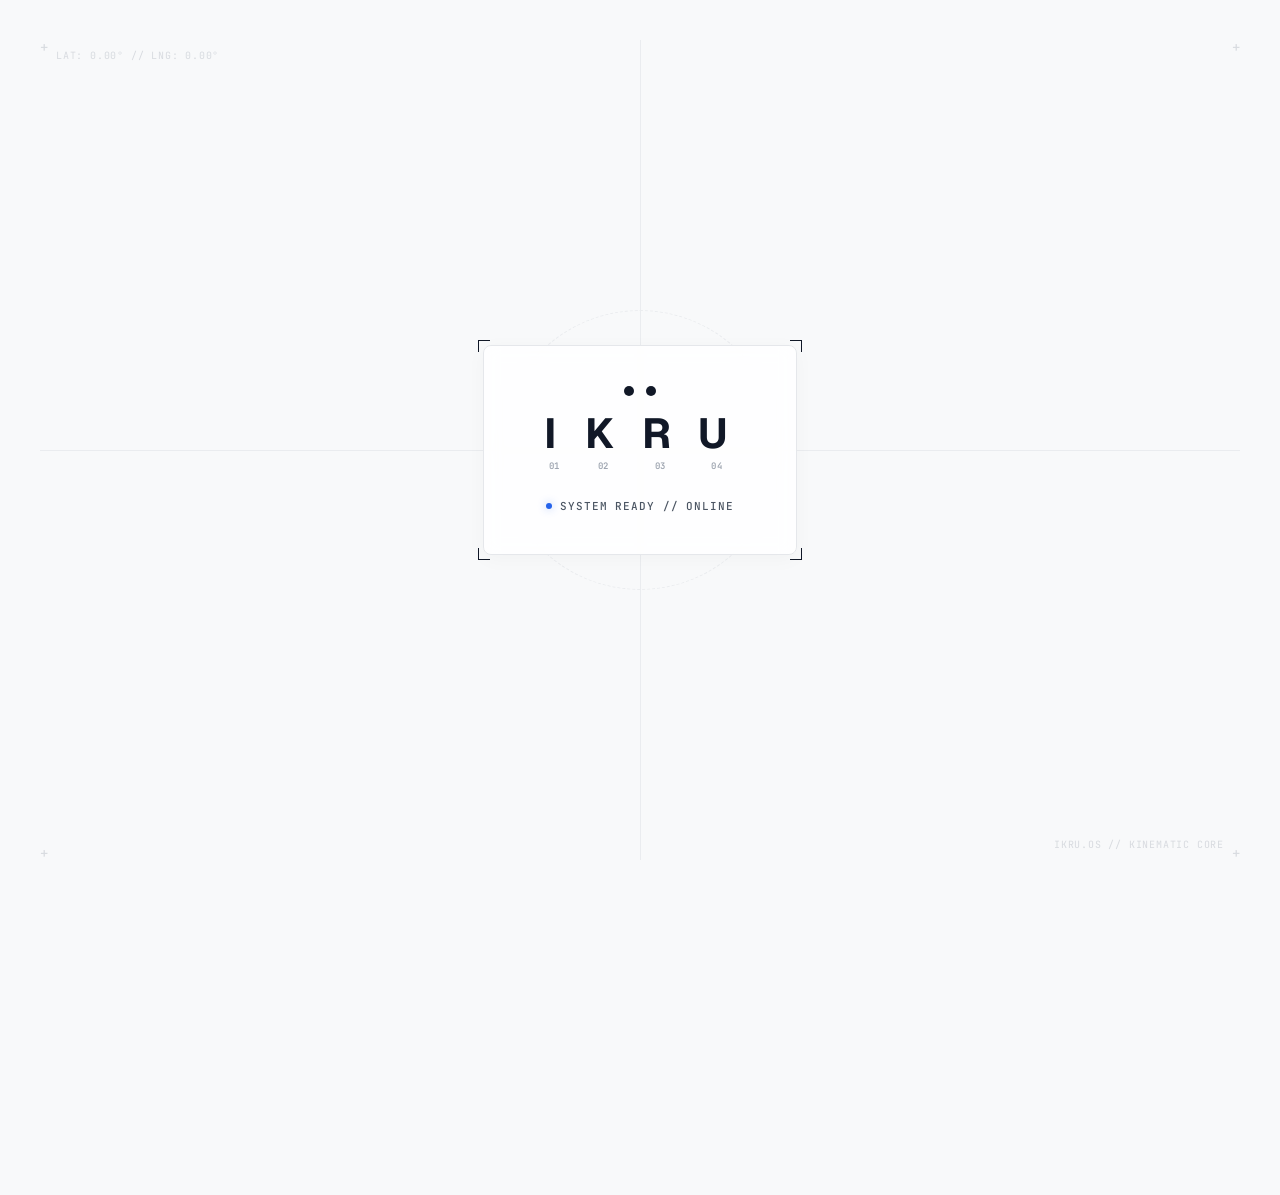
==== software/ikru/ui/static/index.html @ 32b9ef37 "feat: IKRU dashboard UI with chat, camera, WiFi, TTS, and audio settings" ====
<!DOCTYPE html>
<html lang="en">
<head>
  <meta charset="UTF-8">
  <meta name="viewport" content="width=device-width, initial-scale=1.0">
  <title>IKRU — Autonomous Kinematic Companion</title>
  <link rel="preconnect" href="https://fonts.googleapis.com">
  <link rel="preconnect" href="https://fonts.gstatic.com" crossorigin>
  <link href="https://fonts.googleapis.com/css2?family=Geist:wght@300;400;500;600;700&family=JetBrains+Mono:wght@400;500;600&family=Space+Grotesk:wght@400;500;600;700&display=swap" rel="stylesheet">
  <link rel="stylesheet" href="style.css?v=2.6.0">
</head>
<body class="loading">

  <!-- ============================================================ -->
  <!-- BOOT EXPERIENCE / ENTRY SEQUENCE (~1.5s) -->
  <!-- ============================================================ -->
  <div id="bootOverlay" class="boot-overlay">
    <!-- Stage 1: Subtle Hairline Technical Blueprint Grid -->
    <div class="boot-grid">
      <div class="grid-line horizontal-axis"></div>
      <div class="grid-line vertical-axis"></div>
      <div class="grid-circle"></div>
      <div class="crosshair ch-tl">+</div>
      <div class="crosshair ch-tr">+</div>
      <div class="crosshair ch-bl">+</div>
      <div class="crosshair ch-br">+</div>
      <div class="grid-coord coord-tl">LAT: 0.00° // LNG: 0.00°</div>
      <div class="grid-coord coord-br">IKRU.OS // KINEMATIC CORE</div>
    </div>

    <!-- Stage 2: Geometric IKRU Wordmark Assembly -->
    <div class="boot-stage-center">
      <div class="boot-brackets">
        <span class="corner-bracket b-tl"></span>
        <span class="corner-bracket b-tr"></span>
        <span class="corner-bracket b-bl"></span>
        <span class="corner-bracket b-br"></span>
      </div>

      <!-- Playful Micro-Eye Wake Animation -->
      <div class="boot-eyes" id="bootEyes">
        <span class="boot-eye left"></span>
        <span class="boot-eye right"></span>
      </div>

      <!-- Pure Geometric Vector Wordmark -->
      <div class="boot-wordmark" id="bootWordmark">
        <div class="letter-box letter-i"><span class="glyph">I</span><span class="sub-mark">01</span></div>
        <div class="letter-box letter-k"><span class="glyph">K</span><span class="sub-mark">02</span></div>
        <div class="letter-box letter-r"><span class="glyph">R</span><span class="sub-mark">03</span></div>
        <div class="letter-box letter-u"><span class="glyph">U</span><span class="sub-mark">04</span></div>
      </div>

      <!-- Stage 3: Systems Beacon Status -->
      <div class="boot-status" id="bootStatus">
        <span class="status-indicator"></span>
        <span class="status-text">INITIALIZING SUBSYSTEMS...</span>
      </div>
    </div>
  </div>

  <!-- ============================================================ -->
  <!-- MAIN APPLICATION SHELL -->
  <!-- ============================================================ -->
  <div class="app-shell" id="appShell">
    
    <!-- Top Engineering Header -->
    <header class="top-nav">
      <div class="nav-left">
        <!-- Persistent Geometric IKRU Logo -->
        <div class="brand-unit" onclick="replayBootSequence()" title="Click to replay boot animation">
          <div class="brand-avatar">
            <span class="avatar-eye l-eye"></span>
            <span class="avatar-eye r-eye"></span>
          </div>
          <div class="brand-name">
            <span class="wordmark-text">IKRU</span>
            <span class="brand-badge">COMPANION OS</span>
          </div>
        </div>

        <div class="header-divider"></div>

        <!-- Live Robot Connectivity Status -->
        <div class="status-pill" id="connPill">
          <span class="pulse-dot" id="connDot"></span>
          <span class="status-label" id="connText">CONNECTING...</span>
          <span class="mono-ip" id="displayRobotIp">192.168.1.42:81</span>
        </div>
      </div>

      <div class="nav-right">
        <!-- Master Speaker Volume Slider Pill -->
        <div class="telemetry-pill volume-pill" title="Speaker & Master Volume">
          <span class="pill-icon" id="volMuteIcon" onclick="toggleMute()" style="cursor:pointer;">🔊</span>
          <input type="range" id="masterVolSlider" min="0" max="100" value="100" oninput="setVolume(this.value)" class="volume-slider" title="Adjust Volume (0-100%)">
          <span class="pill-val" id="masterVolVal">100%</span>
        </div>

        <!-- Potato Battery Pill -->
        <div class="telemetry-pill" title="Battery Status: Powered by clean biological energy">
          <span class="pill-icon">🥔</span>
          <span class="pill-val">100% POTATO</span>
        </div>

        <!-- TTS Engine Pill -->
        <div class="telemetry-pill" title="Active Voice Engine">
          <span class="pill-icon">🎙️</span>
          <span class="pill-val" id="topVoiceEngineVal">CHATTERBOX</span>
        </div>

        <!-- Replay Boot Button -->
        <button class="btn-icon" id="btnReplayBoot" onclick="replayBootSequence()" title="Replay Boot Sequence">
          <svg width="14" height="14" viewBox="0 0 24 24" fill="none" stroke="currentColor" stroke-width="2" stroke-linecap="round" stroke-linejoin="round">
            <path d="M21.5 2v6h-6M21.34 15.57a10 10 0 1 1-.57-8.38l5.67-5.67"/>
          </svg>
          <span>REBOOT</span>
        </button>

        <!-- Network Config Modal Trigger -->
        <button class="btn-icon" id="btnToggleSettings" onclick="toggleSettingsModal()" title="Hardware & Network Settings">
          <svg width="14" height="14" viewBox="0 0 24 24" fill="none" stroke="currentColor" stroke-width="2" stroke-linecap="round" stroke-linejoin="round">
            <circle cx="12" cy="12" r="3"></circle>
            <path d="M19.4 15a1.65 1.65 0 0 0 .33 1.82l.06.06a2 2 0 0 1 0 2.83 2 2 0 0 1-2.83 0l-.06-.06a1.65 1.65 0 0 0-1.82-.33 1.65 1.65 0 0 0-1 1.51V21a2 2 0 0 1-2 2 2 2 0 0 1-2-2v-.09A1.65 1.65 0 0 0 9 19.4a1.65 1.65 0 0 0-1.82.33l-.06.06a2 2 0 0 1-2.83 0 2 2 0 0 1 0-2.83l.06-.06a1.65 1.65 0 0 0 .33-1.82 1.65 1.65 0 0 0-1.51-1H3a2 2 0 0 1-2-2 2 2 0 0 1 2-2h.09A1.65 1.65 0 0 0 4.6 9a1.65 1.65 0 0 0-.33-1.82l-.06-.06a2 2 0 0 1 0-2.83 2 2 0 0 1 2.83 0l.06.06a1.65 1.65 0 0 0 1.82.33H9a1.65 1.65 0 0 0 1-1.51V3a2 2 0 0 1 2-2 2 2 0 0 1 2 2v.09a1.65 1.65 0 0 0 1 1.51 1.65 1.65 0 0 0 1.82-.33l.06-.06a2 2 0 0 1 2.83 0 2 2 0 0 1 0 2.83l-.06.06a1.65 1.65 0 0 0-.33 1.82V9a1.65 1.65 0 0 0 1.51 1H21a2 2 0 0 1 2 2 2 2 0 0 1-2 2h-.09a1.65 1.65 0 0 0-1.51 1z"></path>
          </svg>
        </button>
      </div>
    </header>

    <!-- Main Workspace Grid -->
    <main class="dashboard-grid">

      <!-- ============================================================ -->
      <!-- COLUMN 1: KINEMATICS & VISION -->
      <!-- ============================================================ -->
      <section class="grid-col col-left">

        <!-- Card: Onboard Vision Camera -->
        <div class="tech-card card-camera">
          <div class="card-header">
            <div class="card-title">
              <span class="card-tag">CAM.01</span>
              <h3>ONBOARD VISION VIEWPORT</h3>
            </div>
            <div class="card-status-badge live" id="camStatusBadge">LIVE UDP</div>
          </div>

          <div class="camera-viewport">
            <div class="viewport-overlay">
              <span class="vf-corner tl"></span>
              <span class="vf-corner tr"></span>
              <span class="vf-corner bl"></span>
              <span class="vf-corner br"></span>
              <div class="vf-reticle"></div>
              <div class="vf-telemetry top-left">FPS: 25.0 // RES: 320x240</div>
              <div class="vf-telemetry bottom-right">LENS: OV2640 WIDE</div>
            </div>
            <img id="camStream" src="/api/camera/stream" alt="IKRU Live Vision">
          </div>

          <div class="camera-footer">
            <div style="display: flex; justify-content: space-between; align-items: center; margin-bottom: 4px;">
              <span class="camera-note">AI Scene Observation (Qwen-VL):</span>
              <button class="chip-btn" id="btnObserveScene" onclick="triggerSceneObservation()" style="font-size: 10px; padding: 2px 8px; cursor: pointer;">👁️ OBSERVE SCENE</button>
            </div>
            <span class="camera-obs-text" id="cameraObsText">"Subject detected on desk. Workspace clear."</span>
          </div>
        </div>

        <!-- Card: Kinematic Actuation (DRV8833 Motors) -->
        <div class="tech-card card-motors">
          <div class="card-header">
            <div class="card-title">
              <span class="card-tag">DRV.8833</span>
              <h3>KINEMATIC LOCOMOTION</h3>
            </div>
            <div class="card-status-badge" id="nudgeDurationLabel">0.5s NUDGE</div>
          </div>

          <div class="motor-dpad-container">
            <div class="dpad-grid">
              <div class="dpad-cell"></div>
              <button class="dpad-btn btn-up" onclick="sendMovement('forward')" title="Move Forward (Arrow Up)">
                <svg width="18" height="18" viewBox="0 0 24 24" fill="none" stroke="currentColor" stroke-width="2.5"><polyline points="18 15 12 9 6 15"></polyline></svg>
                <span class="key-hint">↑</span>
              </button>
              <div class="dpad-cell"></div>

              <button class="dpad-btn btn-left" onclick="sendMovement('left')" title="Turn Left (Arrow Left)">
                <svg width="18" height="18" viewBox="0 0 24 24" fill="none" stroke="currentColor" stroke-width="2.5"><polyline points="15 18 9 12 15 6"></polyline></svg>
                <span class="key-hint">←</span>
              </button>
              <button class="dpad-btn btn-stop" onclick="sendMovement('stop')" title="Emergency Stop (Space)">
                <div class="stop-square"></div>
                <span class="key-hint">SPC</span>
              </button>
              <button class="dpad-btn btn-right" onclick="sendMovement('right')" title="Turn Right (Arrow Right)">
                <svg width="18" height="18" viewBox="0 0 24 24" fill="none" stroke="currentColor" stroke-width="2.5"><polyline points="9 18 15 12 9 6"></polyline></svg>
                <span class="key-hint">→</span>
              </button>

              <div class="dpad-cell"></div>
              <button class="dpad-btn btn-down" onclick="sendMovement('backward')" title="Move Backward (Arrow Down)">
                <svg width="18" height="18" viewBox="0 0 24 24" fill="none" stroke="currentColor" stroke-width="2.5"><polyline points="6 9 12 15 18 9"></polyline></svg>
                <span class="key-hint">↓</span>
              </button>
              <div class="dpad-cell"></div>
            </div>

            <!-- Kinetic Action Presets -->
            <div class="motor-actions-row">
              <button class="btn-action" onclick="sendMovement('dance')">
                <span class="action-icon">⚡</span> DANCE
              </button>
              <button class="btn-action" onclick="sendMovement('sing')">
                <span class="action-icon">🎵</span> SING
              </button>
              <button class="btn-action" onclick="sendMovement('left', 1.2)">
                <span class="action-icon">🔄</span> 360° SPIN
              </button>
            </div>

            <!-- Nudge Slider -->
            <div class="slider-row">
              <label for="nudgeSlider">Step Duration:</label>
              <input type="range" id="nudgeSlider" min="0.2" max="3.0" step="0.1" value="0.5" oninput="updateNudgeDuration(this.value)">
              <span class="slider-val" id="nudgeSliderVal">0.5s</span>
            </div>
          </div>
        </div>

        <!-- Card: Wi-Fi Provisioning (No Firmware Hardcoding) -->
        <div class="tech-card card-wifi">
          <div class="card-header">
            <div class="card-title">
              <span class="card-tag">NET.WIFI</span>
              <h3>WI-FI PROVISIONING</h3>
            </div>
            <div class="card-status-badge active" id="wifiStatusBadge">READY</div>
          </div>

          <div class="wifi-card-body">
            <div class="wifi-input-group">
              <div class="input-label-row">
                <label for="wifiSsidInput">Network SSID:</label>
                <button class="btn-text-action" onclick="scanWiFiNetworks()" title="Scan for nearby Wi-Fi networks">
                  <svg width="12" height="12" viewBox="0 0 24 24" fill="none" stroke="currentColor" stroke-width="2.5"><path d="M23 12a11.05 11.05 0 0 0-22 0zm-5 0a6 6 0 0 0-12 0zm-5 0a1 1 0 0 0-2 0z"/></svg>
                  <span>SCAN NETWORKS</span>
                </button>
              </div>
              <div class="input-select-wrapper">
                <input type="text" id="wifiSsidInput" list="wifiNetworkList" placeholder="Select or type Wi-Fi SSID..." value="GNXS-2.4G-C457E1">
                <datalist id="wifiNetworkList">
                  <option value="GNXS-2.4G-C457E1">
                  <option value="IKRU-CAM">
                </datalist>
              </div>
            </div>

            <div class="wifi-input-group">
              <label for="wifiPassInput">Wi-Fi Password:</label>
              <div class="pass-wrapper">
                <input type="password" id="wifiPassInput" placeholder="Enter Wi-Fi password..." value="1234567890">
                <button class="btn-toggle-pass" onclick="togglePassVisibility()" title="Show/Hide Password" type="button">👁</button>
              </div>
            </div>

            <div class="wifi-mode-row">
              <span class="mode-label">Method:</span>
              <label class="radio-label"><input type="radio" name="wifiMethod" value="auto" checked> <span>Auto (Network/USB)</span></label>
              <label class="radio-label"><input type="radio" name="wifiMethod" value="serial"> <span>USB Serial</span></label>
            </div>

            <button class="btn-primary" id="btnConnectWiFi" onclick="applyWiFiCredentials()">
              <svg width="14" height="14" viewBox="0 0 24 24" fill="none" stroke="currentColor" stroke-width="2.5"><path d="M5 12.55a11 11 0 0 1 14.08 0M1.42 9a16 16 0 0 1 21.16 0M8.53 16.11a6 6 0 0 1 6.95 0M12 20h.01"/></svg>
              <span>CONNECT IKRU TO WI-FI</span>
            </button>
          </div>
        </div>

      </section>

      <!-- ============================================================ -->
      <!-- COLUMN 2: OLED EYES EMULATOR & EMOTIONS -->
      <!-- ============================================================ -->
      <section class="grid-col col-center">

        <!-- Card: Real-time OLED Face Emulator -->
        <div class="tech-card card-face">
          <div class="card-header">
            <div class="card-title">
              <span class="card-tag">OLED.128x64</span>
              <h3>EXPRESSIVE FACE EMULATOR</h3>
            </div>
            <div class="active-emotion-badge" id="activeEmotionBadge">HAPPY</div>
          </div>

          <!-- Physical 128x64 SSD1306 Style Canvas -->
          <div class="oled-frame-bezel">
            <div class="oled-glass" id="oledGlass">
              <div class="oled-eye oled-eye-left" id="oledEyeLeft"></div>
              <div class="oled-eye oled-eye-right" id="oledEyeRight"></div>
            </div>
            <div class="oled-screen-meta">
              <span>SSD1306 // 128x64 MONOCHROME</span>
              <span id="oledTimer">DURATION: STEADY</span>
            </div>
          </div>

          <!-- Card: Conversational Companion (Talk to Ikru) -->
          <div class="tech-card card-chat">
            <div class="card-header">
              <div class="card-title">
                <span class="card-tag">AI.DIALOGUE</span>
                <h3>TALK TO IKRU</h3>
              </div>
              <div class="card-status-badge active" id="chatEngineStatus">OLLAMA // READY</div>
            </div>

            <!-- Conversational Dialogue Transcript -->
            <div class="chat-transcript-box" id="chatTranscriptBox">
              <div class="chat-msg assistant">
                <div class="chat-sender">
                  <span class="sender-name">IKRU</span>
                  <span class="emo-tag">[GLEE]</span>
                </div>
                <div class="chat-bubble">
                  Hello! I am Ikru, your desk companion robot. You can talk to me with the mic below, or type anything!
                </div>
              </div>
            </div>

            <!-- Quick Prompts Chips -->
            <div class="quick-prompts-row">
              <button class="prompt-chip" onclick="sendQuickPrompt('Hey Ikru, tell me a funny joke!')">"Tell me a joke"</button>
              <button class="prompt-chip" onclick="sendQuickPrompt('Can you dance for me?')">"Dance for me"</button>
              <button class="prompt-chip" onclick="sendQuickPrompt('How are you feeling today?')">"How are you feeling?"</button>
              <button class="prompt-chip" onclick="sendQuickPrompt('Sing me a little tune!')">"Sing a tune"</button>
            </div>

            <!-- Conversational Input Bar -->
            <div class="chat-input-bar">
              <button class="btn-mic" id="btnMic" onclick="toggleVoiceInput()" title="Click to speak with microphone">
                <svg width="18" height="18" viewBox="0 0 24 24" fill="none" stroke="currentColor" stroke-width="2.2"><path d="M12 1a3 3 0 0 0-3 3v8a3 3 0 0 0 6 0V4a3 3 0 0 0-3-3z"></path><path d="M19 10v2a7 7 0 0 1-14 0v-2"></path><line x1="12" y1="19" x2="12" y2="23"></line><line x1="8" y1="23" x2="16" y2="23"></line></svg>
              </button>
              <input type="text" id="chatTextInput" placeholder="Talk to Ikru (e.g. 'Turn left', 'What do you think of robotics?')..." onkeydown="if(event.key==='Enter') sendChatMessage()">
              <button class="btn-send" id="btnSendChat" onclick="sendChatMessage()" title="Send prompt to Ikru">
                <svg width="15" height="15" viewBox="0 0 24 24" fill="none" stroke="currentColor" stroke-width="2.5"><line x1="22" y1="2" x2="11" y2="13"></line><polygon points="22 2 15 22 11 13 2 9 22 2"></polygon></svg>
                <span>SEND</span>
              </button>
            </div>

            <!-- Chat Audio Routing & Status -->
            <div class="chat-footer-controls">
              <div class="audio-options-inline">
                <label class="checkbox-label" title="Stream voice directly to ESP32 MAX98357A speaker">
                  <input type="checkbox" id="chkChatStreamRobot" checked>
                  <span>🔊 Robot Speaker</span>
                </label>
                <label class="checkbox-label" title="Play voice through PC / Browser speakers">
                  <input type="checkbox" id="chkChatPlayPC" checked>
                  <span>💻 PC / Browser</span>
                </label>
                <div class="engine-toggle-group" title="Select speech generation speed vs zero-shot emotion model">
                  <label class="engine-option" title="Instant 0.3s response time via Microsoft Neural Voice">
                    <input type="radio" name="chatTtsEngine" value="edge" checked>
                    <span>⚡ Fast (0.3s)</span>
                  </label>
                  <label class="engine-option" title="High-fidelity paralinguistic neural vocalization via Chatterbox">
                    <input type="radio" name="chatTtsEngine" value="chatterbox">
                    <span>🎙️ Expressive (~20s)</span>
                  </label>
                </div>
              </div>
              <div style="display:flex;align-items:center;gap:10px;">
                <button class="btn-clear-chat" onclick="clearChatHistory()" title="Clear chat history and reset conversation">↺ Reset</button>
                <span class="chat-status-text" id="chatStatusText">IDLE</span>
              </div>
            </div>
          </div>

          <!-- Full 18 OLED Emotions Palette -->
          <div class="emotions-section">
            <div class="section-label">ACTIVE EXPRESSIONS PALETTE:</div>
            <div class="emotions-grid">
              <button class="emo-btn active" data-emo="happy" onclick="setEmotion('happy')">
                <span class="emo-sym">😊</span> happy
              </button>
              <button class="emo-btn" data-emo="glee" onclick="setEmotion('glee')">
                <span class="emo-sym">✨</span> glee
              </button>
              <button class="emo-btn" data-emo="focused" onclick="setEmotion('focused')">
                <span class="emo-sym">🎯</span> focused
              </button>
              <button class="emo-btn" data-emo="surprised" onclick="setEmotion('surprised')">
                <span class="emo-sym">😲</span> surprised
              </button>
              <button class="emo-btn" data-emo="sad" onclick="setEmotion('sad')">
                <span class="emo-sym">🥺</span> sad
              </button>
              <button class="emo-btn" data-emo="worried" onclick="setEmotion('worried')">
                <span class="emo-sym">😟</span> worried
              </button>
              <button class="emo-btn" data-emo="annoyed" onclick="setEmotion('annoyed')">
                <span class="emo-sym">😒</span> annoyed
              </button>
              <button class="emo-btn" data-emo="skeptic" onclick="setEmotion('skeptic')">
                <span class="emo-sym">🤨</span> skeptic
              </button>
              <button class="emo-btn" data-emo="frustrated" onclick="setEmotion('frustrated')">
                <span class="emo-sym">😤</span> frustrated
              </button>
              <button class="emo-btn" data-emo="unimpressed" onclick="setEmotion('unimpressed')">
                <span class="emo-sym">😑</span> unimpressed
              </button>
              <button class="emo-btn" data-emo="sleepy" onclick="setEmotion('sleepy')">
                <span class="emo-sym">😴</span> sleepy
              </button>
              <button class="emo-btn" data-emo="suspicious" onclick="setEmotion('suspicious')">
                <span class="emo-sym">🧐</span> suspicious
              </button>
              <button class="emo-btn" data-emo="squint" onclick="setEmotion('squint')">
                <span class="emo-sym">👀</span> squint
              </button>
              <button class="emo-btn" data-emo="angry" onclick="setEmotion('angry')">
                <span class="emo-sym">😠</span> angry
              </button>
              <button class="emo-btn" data-emo="furious" onclick="setEmotion('furious')">
                <span class="emo-sym">🔥</span> furious
              </button>
              <button class="emo-btn" data-emo="scared" onclick="setEmotion('scared')">
                <span class="emo-sym">😨</span> scared
              </button>
              <button class="emo-btn" data-emo="awe" onclick="setEmotion('awe')">
                <span class="emo-sym">⭐</span> awe
              </button>
              <button class="emo-btn" data-emo="normal" onclick="setEmotion('normal')">
                <span class="emo-sym">😐</span> normal
              </button>
            </div>
          </div>
        </div>

      </section>

      <!-- ============================================================ -->
      <!-- COLUMN 3: NEURAL VOICE & TELEMETRY -->
      <!-- ============================================================ -->
      <section class="grid-col col-right">

        <!-- Card: Expressive Neural Voice & Paralinguistic Sounds -->
        <div class="tech-card card-voice">
          <div class="card-header">
            <div class="card-title">
              <span class="card-tag">TTS.VOICE</span>
              <h3>NEURAL VOCAL EXPRESSION</h3>
            </div>
            <div class="card-status-badge audio" id="voiceStatusBadge">44.1kHz PCM</div>
          </div>

          <!-- Quick Vocal Sound Tags Chips -->
          <div class="vocal-chips-container">
            <span class="chips-title">Insert Vocal Emotion Sound:</span>
            <div class="chips-row">
              <button class="vocal-chip" onclick="insertVocalTag('[sigh]')" title="Audible sigh / tiredness / relief">
                [sigh]
              </button>
              <button class="vocal-chip" onclick="insertVocalTag('[giggle]')" title="Warm chuckle / friendly giggle">
                [giggle]
              </button>
              <button class="vocal-chip" onclick="insertVocalTag('[laughter]')" title="Hearty human laugh">
                [laughter]
              </button>
              <button class="vocal-chip" onclick="insertVocalTag('[clear_throat]')" title="Thoughtful throat clear">
                [clear_throat]
              </button>
              <button class="vocal-chip" onclick="insertVocalTag('[gasp]')" title="Surprise / intake of breath">
                [gasp]
              </button>
              <button class="vocal-chip" onclick="insertVocalTag('[cry]')" title="Sympathetic cry / sadness">
                [cry]
              </button>
              <button class="vocal-chip" onclick="insertVocalTag('[groan]')" title="Robot grumpy groan">
                [groan]
              </button>
              <button class="vocal-chip" onclick="insertVocalTag('[whisper]')" title="Hushed secret whisper">
                [whisper]
              </button>
            </div>
          </div>

          <!-- Speech Prompt Input -->
          <div class="voice-input-group">
            <textarea id="ttsTextInput" rows="3" placeholder="Type words with vocal tags e.g. 'Whew [sigh], my motors are tired [giggle]!'">Hi there! Ikru here [giggle], ready for our next robotics adventure!</textarea>
          </div>

          <!-- Audio Output Routing -->
          <div class="audio-options-row">
            <label class="checkbox-label">
              <input type="checkbox" id="chkStreamRobot" checked>
              <span>Stream to Robot I2S (MAX98357A)</span>
            </label>
            <label class="checkbox-label">
              <input type="checkbox" id="chkPlayPC">
              <span>Play on PC Speaker</span>
            </label>
          </div>

          <!-- Primary Voice Action Button -->
          <div class="voice-action-row">
            <button class="btn-primary" id="btnSpeak" onclick="synthesizeSpeech()">
              <svg width="15" height="15" viewBox="0 0 24 24" fill="none" stroke="currentColor" stroke-width="2.5"><polygon points="11 5 6 9 2 9 2 15 6 15 11 19 11 5"></polygon><path d="M19.07 4.93a10 10 0 0 1 0 14.14M15.54 8.46a5 5 0 0 1 0 7.07"></path></svg>
              <span>SYNTHESIZE & SPEAK</span>
            </button>
          </div>
        </div>

        <!-- Card: Chatterbox Zero-Shot Voice Cloning Studio -->
        <div class="tech-card card-clone">
          <div class="card-header">
            <div class="card-title">
              <span class="card-tag">CHATTERBOX.CLONE</span>
              <h3>VOICE CLONING STUDIO</h3>
            </div>
            <div class="card-status-badge active" id="activeVoiceBadge">DEFAULT IKRU</div>
          </div>

          <div class="clone-card-body">
            <div class="clone-instructions">
              Upload or record a 5–15s clean audio sample of any human voice. Chatterbox will learn and clone it instantly!
            </div>

            <!-- Upload & Record Action Bar -->
            <div class="clone-action-bar">
              <label class="btn-secondary btn-file-label" title="Upload WAV/MP3 voice reference">
                <svg width="13" height="13" viewBox="0 0 24 24" fill="none" stroke="currentColor" stroke-width="2.5"><path d="M21 15v4a2 2 0 0 1-2 2H5a2 2 0 0 1-2-2v-4M17 8l-5-5-5 5M12 3v12"/></svg>
                <span>CHOOSE AUDIO FILE</span>
                <input type="file" id="voiceFileInput" accept="audio/*" onchange="handleVoiceFileSelect(this)" style="display:none;">
              </label>

              <button class="btn-secondary btn-rec" id="btnRecordSample" onclick="toggleVoiceSampleRecord()" title="Record reference voice from your microphone">
                <span class="rec-dot" id="recDot"></span>
                <span id="btnRecordSampleText">RECORD SAMPLE</span>
              </button>
            </div>

            <!-- Audio Preview Player -->
            <div class="audio-preview-box" id="audioPreviewBox" style="display:none;">
              <span class="preview-title" id="previewTitle">Reference Audio Preview:</span>
              <audio id="cloneAudioPreview" controls style="width: 100%; height: 32px; margin-top: 6px;"></audio>
            </div>

            <!-- Profile Name & Clone Action -->
            <div class="clone-save-row">
              <input type="text" id="cloneVoiceName" placeholder="Voice profile name (e.g. 'Morgan', 'Jarvis')...">
              <button class="btn-primary" id="btnApplyClone" onclick="saveAndApplyClonedVoice()" disabled>
                <span>CLONE & ACTIVATE</span>
              </button>
            </div>

            <!-- Saved Voice Profiles -->
            <div class="voice-profiles-section">
              <div class="section-label">SAVED VOICE PROFILES:</div>
              <div class="profiles-list" id="voiceProfilesList">
                <div class="profile-item active" onclick="selectVoiceProfile('default')">
                  <span class="profile-name">Default Ikru (Neural)</span>
                  <span class="badge-active">ACTIVE</span>
                </div>
              </div>
            </div>
          </div>
        </div>

        <!-- Card: Real-time System Event Log -->
        <div class="tech-card card-telemetry">
          <div class="card-header">
            <div class="card-title">
              <span class="card-tag">SYS.LOG</span>
              <h3>ENGINEERING EVENT TELEMETRY</h3>
            </div>
            <button class="btn-text-only" onclick="clearTelemetryLog()">CLEAR</button>
          </div>

          <div class="log-stream-box" id="logStreamBox">
            <div class="log-entry sys">[SYSTEM] IKRU Companion OS Kernel initialized.</div>
            <div class="log-entry">[NET] Robot target: ws://192.168.1.42:81</div>
            <div class="log-entry">[AUDIO] Audio service ready on port 8000.</div>
          </div>
        </div>

      </section>

    </main>

    <!-- Bottom Engineering Status Bar -->
    <footer class="bottom-bar">
      <div class="bar-left">
        <span class="mono-tag">IKRU-V2.5-PRO</span>
        <span class="bar-separator">/</span>
        <span id="barPingText">PING: 2ms</span>
        <span class="bar-separator">/</span>
        <span>DRV8833: GPIO 18/19</span>
        <span class="bar-separator">/</span>
        <span>MAX98357A: GPIO 25/26/27</span>
      </div>
      <div class="bar-right">
        <span>KINETIC STATUS: STANDBY</span>
        <span class="bar-separator">/</span>
        <span class="mono-tag">POTATO-CORE: OPTIMAL</span>
      </div>
    </footer>

  </div>

  <!-- Settings & Provisioning Modal -->
  <div class="modal-backdrop" id="settingsModal">
    <div class="modal-card">
      <div class="modal-header">
        <h3>HARDWARE & NETWORK CONFIGURATION</h3>
        <button class="btn-close" onclick="toggleSettingsModal()">✕</button>
      </div>
      <div class="modal-body">
        <div class="form-group">
          <label for="cfgRobotIp">Robot Body IP (WebSocket ws://{ip}:81):</label>
          <div class="input-inline">
            <input type="text" id="cfgRobotIp" value="192.168.1.42">
            <button class="btn-secondary" onclick="scanNetworkNodes()">AUTO SCAN</button>
          </div>
        </div>
        <div class="form-group">
          <label for="cfgCamIp">ESP32-CAM IP (HTTP/UDP):</label>
          <input type="text" id="cfgCamIp" value="192.168.4.1">
        </div>
        <div class="form-group">
          <label>Wi-Fi Provisioning (Send new credentials over WebSocket/Serial):</label>
          <div class="input-inline">
            <input type="text" id="cfgSsid" placeholder="Wi-Fi SSID">
            <input type="password" id="cfgPass" placeholder="Wi-Fi Password">
            <button class="btn-secondary" onclick="provisionWiFi()">APPLY</button>
          </div>
        </div>
      </div>
      <div class="modal-footer">
        <button class="btn-primary" onclick="saveSettings()">SAVE & RECONNECT</button>
      </div>
    </div>
  </div>

  <script src="app.js?v=2.6.0"></script>
</body>
</html>
---- software/ikru/ui/static/style.css ----
/* ============================================================
   PROJECT IKRU — Professional Playful Robot UI Design System
   Aesthetic: Off-white canvas, hairline technical geometry,
   Apple-level polish, quiet intelligence, subtle humor.
   ============================================================ */

:root {
  /* Color Palette */
  --bg-canvas: #F8F9FA;
  --bg-surface: #FFFFFF;
  --bg-subtle: #F3F4F6;
  --bg-surface-elevated: #FFFFFF;
  --border-hairline: #E5E7EB;
  --border-strong: #D1D5DB;

  /* Typography */
  --text-primary: #111827;
  --text-secondary: #4B5563;
  --text-muted: #9CA3AF;
  --text-inverse: #FFFFFF;

  /* Accents */
  --accent-primary: #1E293B;       /* Restrained dark slate primary */
  --accent-blue: #2563EB;          /* Engineering Cobalt */
  --accent-blue-subtle: #EFF6FF;
  --accent-emerald: #059669;       /* Live Telemetry Green */
  --accent-emerald-subtle: #ECFDF5;
  --accent-amber: #D97706;         /* Potato Battery Yellow */
  --accent-amber-subtle: #FFFBEB;
  --accent-rose: #DC2626;          /* Stop / Warning */

  /* Fonts */
  --font-sans: 'Geist', 'Space Grotesk', -apple-system, BlinkMacSystemFont, 'Segoe UI', Roboto, sans-serif;
  --font-mono: 'JetBrains Mono', 'IBM Plex Mono', monospace;

  /* Dimensions & Shadows */
  --radius-sm: 4px;
  --radius-md: 8px;
  --radius-lg: 12px;
  --shadow-card: 0 1px 3px rgba(0, 0, 0, 0.04), 0 1px 2px rgba(0, 0, 0, 0.02);
  --shadow-elevated: 0 4px 12px rgba(0, 0, 0, 0.06);
  --transition-fast: 0.15s cubic-bezier(0.16, 1, 0.3, 1);
  --transition-smooth: 0.35s cubic-bezier(0.16, 1, 0.3, 1);
}

/* Base Reset */
*, *::before, *::after {
  box-sizing: border-box;
  margin: 0;
  padding: 0;
}

html, body {
  width: 100%;
  height: 100%;
  background-color: var(--bg-canvas);
  color: var(--text-primary);
  font-family: var(--font-sans);
  font-size: 14px;
  line-height: 1.5;
  -webkit-font-smoothing: antialiased;
  -moz-osx-font-smoothing: grayscale;
  overflow-x: hidden;
}

/* ============================================================
   1. BOOT EXPERIENCE / ENTRY OVERLAY (~1.5s)
   ============================================================ */
.boot-overlay {
  position: fixed;
  inset: 0;
  background-color: var(--bg-canvas);
  z-index: 9999;
  display: flex;
  align-items: center;
  justify-content: center;
  opacity: 1;
  visibility: visible;
  transition: opacity 0.5s cubic-bezier(0.16, 1, 0.3, 1), visibility 0.5s;
  pointer-events: auto;
}

body.boot-complete .boot-overlay {
  opacity: 0;
  visibility: hidden;
  pointer-events: none;
}

/* Stage 1: Technical Blueprint Grid */
.boot-grid {
  position: absolute;
  inset: 40px;
  pointer-events: none;
  opacity: 0;
  animation: bootGridFadeIn 0.5s cubic-bezier(0.16, 1, 0.3, 1) forwards;
}

@keyframes bootGridFadeIn {
  from { opacity: 0; transform: scale(0.98); }
  to { opacity: 0.35; transform: scale(1); }
}

.grid-line {
  position: absolute;
  background-color: var(--border-strong);
}

.horizontal-axis {
  top: 50%;
  left: 0;
  right: 0;
  height: 1px;
}

.vertical-axis {
  left: 50%;
  top: 0;
  bottom: 0;
  width: 1px;
}

.grid-circle {
  position: absolute;
  top: 50%;
  left: 50%;
  width: 280px;
  height: 280px;
  transform: translate(-50%, -50%);
  border: 1px dashed var(--border-strong);
  border-radius: 50%;
}

.crosshair {
  position: absolute;
  font-family: var(--font-mono);
  font-size: 14px;
  color: var(--text-muted);
  line-height: 1;
}

.ch-tl { top: 0; left: 0; }
.ch-tr { top: 0; right: 0; }
.ch-bl { bottom: 0; left: 0; }
.ch-br { bottom: 0; right: 0; }

.grid-coord {
  position: absolute;
  font-family: var(--font-mono);
  font-size: 10px;
  letter-spacing: 0.08em;
  color: var(--text-muted);
}

.coord-tl { top: 8px; left: 16px; }
.coord-br { bottom: 8px; right: 16px; }

/* Stage 2: Geometric IKRU Wordmark Assembly */
.boot-stage-center {
  position: relative;
  display: flex;
  flex-direction: column;
  align-items: center;
  padding: 40px 60px;
  background: rgba(255, 255, 255, 0.85);
  backdrop-filter: blur(8px);
  border: 1px solid var(--border-hairline);
  border-radius: var(--radius-md);
  box-shadow: 0 4px 20px rgba(0, 0, 0, 0.03);
}

.boot-brackets {
  position: absolute;
  inset: -6px;
  pointer-events: none;
}

.corner-bracket {
  position: absolute;
  width: 12px;
  height: 12px;
  border-color: var(--text-primary);
  border-style: solid;
}

.b-tl { top: 0; left: 0; border-width: 1.5px 0 0 1.5px; }
.b-tr { top: 0; right: 0; border-width: 1.5px 1.5px 0 0; }
.b-bl { bottom: 0; left: 0; border-width: 0 0 1.5px 1.5px; }
.b-br { bottom: 0; right: 0; border-width: 0 1.5px 1.5px 0; }

/* Micro-Eye Wake Animation */
.boot-eyes {
  display: flex;
  gap: 12px;
  margin-bottom: 16px;
  opacity: 0;
  transform: translateY(4px);
  animation: bootEyesBlink 1.4s cubic-bezier(0.16, 1, 0.3, 1) 0.3s forwards;
}

.boot-eye {
  width: 10px;
  height: 10px;
  background-color: var(--text-primary);
  border-radius: 50%;
  transition: transform 0.2s;
}

@keyframes bootEyesBlink {
  0% { opacity: 0; transform: scaleY(0.2); }
  25% { opacity: 1; transform: scaleY(1); }
  50% { transform: scaleY(0.1); }
  65% { transform: scaleY(1); }
  100% { opacity: 1; transform: scaleY(1); }
}

/* Geometric Vector Wordmark Assembly */
.boot-wordmark {
  display: flex;
  align-items: center;
  gap: 20px;
}

.letter-box {
  display: flex;
  flex-direction: column;
  align-items: center;
  opacity: 0;
  transform: translateY(12px) scale(0.94);
  animation: letterAssembly 0.6s cubic-bezier(0.16, 1, 0.3, 1) forwards;
}

.letter-box.letter-i { animation-delay: 0.4s; }
.letter-box.letter-k { animation-delay: 0.5s; }
.letter-box.letter-r { animation-delay: 0.6s; }
.letter-box.letter-u { animation-delay: 0.7s; }

@keyframes letterAssembly {
  to {
    opacity: 1;
    transform: translateY(0) scale(1);
  }
}

.letter-box .glyph {
  font-family: var(--font-sans);
  font-size: 42px;
  font-weight: 700;
  letter-spacing: 0.18em;
  color: var(--text-primary);
  line-height: 1;
}

.letter-box .sub-mark {
  margin-top: 6px;
  font-family: var(--font-mono);
  font-size: 9px;
  font-weight: 600;
  color: var(--text-muted);
  letter-spacing: 0.05em;
}

.boot-status {
  display: flex;
  align-items: center;
  gap: 8px;
  margin-top: 24px;
  font-family: var(--font-mono);
  font-size: 11px;
  font-weight: 500;
  letter-spacing: 0.08em;
  color: var(--text-secondary);
  opacity: 0;
  animation: bootFadeIn 0.4s ease 0.9s forwards;
}

@keyframes bootFadeIn {
  to { opacity: 1; }
}

.status-indicator {
  width: 6px;
  height: 6px;
  border-radius: 50%;
  background-color: var(--accent-blue);
  box-shadow: 0 0 8px rgba(37, 99, 235, 0.4);
}

/* ============================================================
   2. MAIN APPLICATION SHELL
   ============================================================ */
.app-shell {
  display: flex;
  flex-direction: column;
  min-height: 100vh;
  opacity: 0;
  transform: translateY(6px);
  transition: opacity 0.5s cubic-bezier(0.16, 1, 0.3, 1), transform 0.5s cubic-bezier(0.16, 1, 0.3, 1);
}

body.boot-complete .app-shell {
  opacity: 1;
  transform: translateY(0);
}

/* Top Navigation Bar */
.top-nav {
  height: 56px;
  background-color: var(--bg-surface);
  border-bottom: 1px solid var(--border-hairline);
  display: flex;
  align-items: center;
  justify-content: space-between;
  padding: 0 24px;
  position: sticky;
  top: 0;
  z-index: 100;
}

.nav-left, .nav-right {
  display: flex;
  align-items: center;
  gap: 16px;
}

/* Persistent Brandmark */
.brand-unit {
  display: flex;
  align-items: center;
  gap: 10px;
  cursor: pointer;
  user-select: none;
  padding: 4px 8px;
  border-radius: var(--radius-sm);
  transition: background-color var(--transition-fast);
}

.brand-unit:hover {
  background-color: var(--bg-subtle);
}

.brand-avatar {
  width: 24px;
  height: 24px;
  background-color: var(--text-primary);
  border-radius: 6px;
  display: flex;
  align-items: center;
  justify-content: center;
  gap: 4px;
}

.avatar-eye {
  width: 4px;
  height: 5px;
  background-color: var(--text-inverse);
  border-radius: 1px;
}

.brand-name {
  display: flex;
  align-items: baseline;
  gap: 6px;
}

.wordmark-text {
  font-size: 16px;
  font-weight: 700;
  letter-spacing: 0.16em;
  color: var(--text-primary);
}

.brand-badge {
  font-family: var(--font-mono);
  font-size: 9px;
  font-weight: 600;
  letter-spacing: 0.06em;
  color: var(--text-secondary);
  background-color: var(--bg-subtle);
  padding: 2px 5px;
  border-radius: 3px;
  border: 1px solid var(--border-hairline);
}

.header-divider {
  width: 1px;
  height: 20px;
  background-color: var(--border-hairline);
}

/* Status Pills */
.status-pill {
  display: flex;
  align-items: center;
  gap: 8px;
  padding: 4px 10px;
  background-color: var(--bg-subtle);
  border: 1px solid var(--border-hairline);
  border-radius: 20px;
  font-size: 12px;
}

.pulse-dot {
  width: 7px;
  height: 7px;
  border-radius: 50%;
  background-color: var(--accent-emerald);
}

.status-pill.offline .pulse-dot {
  background-color: var(--accent-rose);
}

.status-label {
  font-weight: 600;
  font-size: 11px;
  letter-spacing: 0.04em;
}

.mono-ip {
  font-family: var(--font-mono);
  font-size: 11px;
  color: var(--text-secondary);
}

.telemetry-pill {
  display: flex;
  align-items: center;
  gap: 6px;
  padding: 4px 10px;
  background-color: var(--bg-surface);
  border: 1px solid var(--border-hairline);
  border-radius: 20px;
  font-size: 11px;
  font-weight: 500;
  color: var(--text-secondary);
}

.telemetry-pill .pill-val {
  font-family: var(--font-mono);
  font-weight: 600;
  color: var(--text-primary);
}

/* Buttons */
.btn-icon {
  display: flex;
  align-items: center;
  gap: 6px;
  height: 32px;
  padding: 0 10px;
  background-color: var(--bg-surface);
  border: 1px solid var(--border-hairline);
  border-radius: var(--radius-sm);
  font-family: var(--font-mono);
  font-size: 11px;
  font-weight: 600;
  color: var(--text-primary);
  cursor: pointer;
  transition: all var(--transition-fast);
}

.btn-icon:hover {
  background-color: var(--bg-subtle);
  border-color: var(--border-strong);
}

.btn-primary {
  display: inline-flex;
  align-items: center;
  justify-content: center;
  gap: 8px;
  height: 36px;
  padding: 0 16px;
  background-color: var(--text-primary);
  color: var(--text-inverse);
  border: none;
  border-radius: var(--radius-sm);
  font-family: var(--font-sans);
  font-size: 12px;
  font-weight: 600;
  letter-spacing: 0.04em;
  cursor: pointer;
  transition: all var(--transition-fast);
}

.btn-primary:hover {
  background-color: #2D3748;
}

.btn-primary:active {
  transform: translateY(1px);
}

.btn-secondary {
  display: inline-flex;
  align-items: center;
  justify-content: center;
  height: 34px;
  padding: 0 14px;
  background-color: var(--bg-subtle);
  color: var(--text-primary);
  border: 1px solid var(--border-hairline);
  border-radius: var(--radius-sm);
  font-family: var(--font-mono);
  font-size: 11px;
  font-weight: 600;
  cursor: pointer;
  transition: all var(--transition-fast);
}

.btn-secondary:hover {
  background-color: #E2E8F0;
  border-color: var(--border-strong);
}

.btn-text-only {
  background: none;
  border: none;
  font-family: var(--font-mono);
  font-size: 11px;
  font-weight: 600;
  color: var(--text-muted);
  cursor: pointer;
  padding: 2px 6px;
  border-radius: 3px;
}

.btn-text-only:hover {
  color: var(--text-primary);
  background-color: var(--bg-subtle);
}

/* ============================================================
   3. DASHBOARD WORKSPACE GRID
   ============================================================ */
.dashboard-grid {
  display: grid;
  grid-template-columns: 1fr 1.15fr 1fr;
  gap: 20px;
  padding: 24px;
  flex: 1;
  max-width: 1600px;
  margin: 0 auto;
  width: 100%;
}

.grid-col {
  display: flex;
  flex-direction: column;
  gap: 20px;
}

/* Technical Cards */
.tech-card {
  background-color: var(--bg-surface);
  border: 1px solid var(--border-hairline);
  border-radius: var(--radius-md);
  box-shadow: var(--shadow-card);
  display: flex;
  flex-direction: column;
  overflow: hidden;
  position: relative;
}

.card-header {
  height: 44px;
  padding: 0 16px;
  display: flex;
  align-items: center;
  justify-content: space-between;
  border-bottom: 1px solid var(--border-hairline);
  background-color: var(--bg-surface);
}

.card-title {
  display: flex;
  align-items: center;
  gap: 8px;
}

.card-tag {
  font-family: var(--font-mono);
  font-size: 10px;
  font-weight: 600;
  color: var(--text-muted);
  background-color: var(--bg-subtle);
  padding: 2px 5px;
  border-radius: 3px;
  border: 1px solid var(--border-hairline);
}

.card-header h3 {
  font-size: 12px;
  font-weight: 600;
  letter-spacing: 0.04em;
  color: var(--text-primary);
}

.card-status-badge {
  font-family: var(--font-mono);
  font-size: 10px;
  font-weight: 600;
  padding: 2px 7px;
  border-radius: 12px;
  background-color: var(--bg-subtle);
  color: var(--text-secondary);
}

.card-status-badge.live {
  background-color: var(--accent-emerald-subtle);
  color: var(--accent-emerald);
}

.card-status-badge.audio {
  background-color: var(--accent-blue-subtle);
  color: var(--accent-blue);
}

/* ============================================================
   CARD: CAMERA VISION VIEWPORT
   ============================================================ */
.camera-viewport {
  position: relative;
  width: 100%;
  aspect-ratio: 4 / 3;
  background-color: #0F172A;
  overflow: hidden;
  display: flex;
  align-items: center;
  justify-content: center;
}

.camera-viewport img {
  width: 100%;
  height: 100%;
  object-fit: cover;
}

.viewport-overlay {
  position: absolute;
  inset: 12px;
  pointer-events: none;
}

.vf-corner {
  position: absolute;
  width: 10px;
  height: 10px;
  border-color: rgba(255, 255, 255, 0.4);
  border-style: solid;
}

.vf-corner.tl { top: 0; left: 0; border-width: 1.5px 0 0 1.5px; }
.vf-corner.tr { top: 0; right: 0; border-width: 1.5px 1.5px 0 0; }
.vf-corner.bl { bottom: 0; left: 0; border-width: 0 0 1.5px 1.5px; }
.vf-corner.br { bottom: 0; right: 0; border-width: 0 1.5px 1.5px 0; }

.vf-reticle {
  position: absolute;
  top: 50%;
  left: 50%;
  width: 24px;
  height: 24px;
  transform: translate(-50%, -50%);
  border: 1px dashed rgba(255, 255, 255, 0.3);
  border-radius: 50%;
}

.vf-telemetry {
  position: absolute;
  font-family: var(--font-mono);
  font-size: 9px;
  color: rgba(255, 255, 255, 0.6);
  letter-spacing: 0.05em;
}

.vf-telemetry.top-left { top: 4px; left: 6px; }
.vf-telemetry.bottom-right { bottom: 4px; right: 6px; }

.camera-footer {
  padding: 12px 16px;
  background-color: var(--bg-subtle);
  border-top: 1px solid var(--border-hairline);
  font-size: 12px;
  display: flex;
  flex-direction: column;
  gap: 2px;
}

.camera-note {
  font-family: var(--font-mono);
  font-size: 10px;
  color: var(--text-muted);
}

.camera-obs-text {
  font-weight: 500;
  color: var(--text-primary);
  font-style: italic;
}

/* ============================================================
   CARD: KINEMATIC MOTORS DPAD
   ============================================================ */
.motor-dpad-container {
  padding: 20px 16px;
  display: flex;
  flex-direction: column;
  align-items: center;
  gap: 16px;
}

.dpad-grid {
  display: grid;
  grid-template-columns: repeat(3, 56px);
  grid-template-rows: repeat(3, 56px);
  gap: 8px;
}

.dpad-cell {
  width: 56px;
  height: 56px;
}

.dpad-btn {
  width: 56px;
  height: 56px;
  background-color: var(--bg-surface);
  border: 1px solid var(--border-hairline);
  border-radius: var(--radius-sm);
  display: flex;
  flex-direction: column;
  align-items: center;
  justify-content: center;
  gap: 2px;
  cursor: pointer;
  user-select: none;
  transition: all var(--transition-fast);
  color: var(--text-primary);
}

.dpad-btn:hover {
  background-color: var(--bg-subtle);
  border-color: var(--border-strong);
  transform: translateY(-1px);
}

.dpad-btn:active, .dpad-btn.active-key {
  background-color: #E2E8F0;
  transform: translateY(1px);
}

.dpad-btn.btn-stop {
  border-color: var(--border-strong);
}

.stop-square {
  width: 14px;
  height: 14px;
  background-color: var(--accent-rose);
  border-radius: 2px;
}

.key-hint {
  font-family: var(--font-mono);
  font-size: 9px;
  font-weight: 600;
  color: var(--text-muted);
}

.motor-actions-row {
  display: flex;
  gap: 8px;
  width: 100%;
}

.btn-action {
  flex: 1;
  height: 34px;
  background-color: var(--bg-subtle);
  border: 1px solid var(--border-hairline);
  border-radius: var(--radius-sm);
  font-family: var(--font-mono);
  font-size: 11px;
  font-weight: 600;
  color: var(--text-primary);
  display: flex;
  align-items: center;
  justify-content: center;
  gap: 6px;
  cursor: pointer;
  transition: all var(--transition-fast);
}

.btn-action:hover {
  background-color: #E2E8F0;
  border-color: var(--border-strong);
}

.slider-row {
  width: 100%;
  display: flex;
  align-items: center;
  gap: 12px;
  padding: 8px 12px;
  background-color: var(--bg-subtle);
  border-radius: var(--radius-sm);
  font-family: var(--font-mono);
  font-size: 11px;
  color: var(--text-secondary);
}

.slider-row input[type="range"] {
  flex: 1;
  accent-color: var(--text-primary);
  height: 4px;
}

.slider-val {
  font-weight: 600;
  color: var(--text-primary);
  width: 32px;
  text-align: right;
}

/* ============================================================
   CARD: OLED EYE EMULATOR (128x64)
   ============================================================ */
.active-emotion-badge {
  font-family: var(--font-mono);
  font-size: 10px;
  font-weight: 700;
  color: var(--accent-blue);
  background-color: var(--accent-blue-subtle);
  padding: 2px 8px;
  border-radius: 12px;
  letter-spacing: 0.06em;
}

.oled-frame-bezel {
  background-color: #181A1F;
  border-radius: var(--radius-sm);
  margin: 16px;
  padding: 12px;
  display: flex;
  flex-direction: column;
  gap: 8px;
  box-shadow: inset 0 2px 4px rgba(0, 0, 0, 0.4);
}

.oled-glass {
  position: relative;
  width: 100%;
  height: 140px;
  background-color: #0B0C0E;
  border: 1px solid #2B2E36;
  border-radius: 2px;
  display: flex;
  align-items: center;
  justify-content: center;
  gap: 36px;
  overflow: hidden;
}

/* Emulated OLED Eyes */
.oled-eye {
  width: 38px;
  height: 52px;
  background-color: #E2E8F0;
  border-radius: 14px;
  box-shadow: 0 0 12px rgba(226, 232, 240, 0.5);
  transition: all 0.22s cubic-bezier(0.16, 1, 0.3, 1);
}

/* OLED Expression Variants */
.oled-glass.happy .oled-eye {
  height: 38px;
  border-radius: 50% 50% 12px 12px;
  transform: translateY(-4px);
}

.oled-glass.glee .oled-eye {
  height: 20px;
  border-radius: 20px 20px 0 0;
  border-bottom: 5px solid #0B0C0E;
  transform: translateY(-6px);
}

.oled-glass.focused .oled-eye {
  height: 30px;
  border-radius: 6px;
  transform: scaleX(0.85);
}

.oled-glass.surprised .oled-eye {
  width: 48px;
  height: 48px;
  border-radius: 50%;
}

.oled-glass.sad .oled-eye {
  height: 34px;
  border-radius: 10px 10px 50% 50%;
  transform: translateY(6px);
}

.oled-glass.worried .oled-eye-left {
  transform: rotate(-12deg) translateY(4px);
  height: 36px;
}
.oled-glass.worried .oled-eye-right {
  transform: rotate(12deg) translateY(4px);
  height: 36px;
}

.oled-glass.annoyed .oled-eye {
  height: 18px;
  border-radius: 4px;
  transform: translateY(-2px);
}

.oled-glass.angry .oled-eye-left {
  transform: rotate(18deg);
  height: 34px;
  border-radius: 6px 14px 14px 6px;
}
.oled-glass.angry .oled-eye-right {
  transform: rotate(-18deg);
  height: 34px;
  border-radius: 14px 6px 6px 14px;
}

.oled-glass.furious .oled-eye {
  height: 28px;
  background-color: #EF4444;
  box-shadow: 0 0 16px rgba(239, 68, 68, 0.6);
}

.oled-glass.sleepy .oled-eye {
  height: 10px;
  border-radius: 4px;
  transform: translateY(12px);
}

.oled-glass.suspicious .oled-eye-left {
  height: 22px;
}
.oled-glass.suspicious .oled-eye-right {
  height: 46px;
}

.oled-screen-meta {
  display: flex;
  justify-content: space-between;
  font-family: var(--font-mono);
  font-size: 9px;
  color: #717786;
  letter-spacing: 0.06em;
}

/* Full 18 Expressions Grid */
.emotions-section {
  padding: 0 16px 16px 16px;
}

.section-label {
  font-family: var(--font-mono);
  font-size: 10px;
  font-weight: 600;
  color: var(--text-muted);
  margin-bottom: 10px;
  letter-spacing: 0.05em;
}

.emotions-grid {
  display: grid;
  grid-template-columns: repeat(3, 1fr);
  gap: 6px;
}

.emo-btn {
  height: 32px;
  padding: 0 8px;
  background-color: var(--bg-surface);
  border: 1px solid var(--border-hairline);
  border-radius: var(--radius-sm);
  font-size: 11px;
  font-weight: 500;
  color: var(--text-secondary);
  display: flex;
  align-items: center;
  gap: 6px;
  cursor: pointer;
  transition: all var(--transition-fast);
}

.emo-btn:hover {
  background-color: var(--bg-subtle);
  border-color: var(--border-strong);
  color: var(--text-primary);
}

.emo-btn.active {
  background-color: var(--text-primary);
  color: var(--text-inverse);
  border-color: var(--text-primary);
}

.emo-sym {
  font-size: 12px;
}

/* ============================================================
   CARD: NEURAL VOICE & PARALINGUISTIC SOUNDS
   ============================================================ */
.vocal-chips-container {
  padding: 12px 16px 8px 16px;
}

.chips-title {
  display: block;
  font-family: var(--font-mono);
  font-size: 10px;
  font-weight: 600;
  color: var(--text-muted);
  margin-bottom: 8px;
}

.chips-row {
  display: flex;
  flex-wrap: wrap;
  gap: 6px;
}

.vocal-chip {
  height: 26px;
  padding: 0 10px;
  background-color: var(--bg-subtle);
  border: 1px solid var(--border-hairline);
  border-radius: 13px;
  font-family: var(--font-mono);
  font-size: 10px;
  font-weight: 600;
  color: var(--accent-blue);
  cursor: pointer;
  transition: all var(--transition-fast);
}

.vocal-chip:hover {
  background-color: var(--accent-blue-subtle);
  border-color: var(--accent-blue);
  transform: translateY(-1px);
}

.vocal-chip:active {
  transform: translateY(1px);
}

.voice-input-group {
  padding: 8px 16px;
}

.voice-input-group textarea {
  width: 100%;
  padding: 10px 12px;
  background-color: var(--bg-canvas);
  border: 1px solid var(--border-hairline);
  border-radius: var(--radius-sm);
  font-family: var(--font-sans);
  font-size: 13px;
  color: var(--text-primary);
  resize: vertical;
  line-height: 1.4;
  transition: border-color var(--transition-fast);
}

.voice-input-group textarea:focus {
  outline: none;
  border-color: var(--text-primary);
  background-color: var(--bg-surface);
}

.audio-options-row {
  padding: 4px 16px 12px 16px;
  display: flex;
  flex-direction: column;
  gap: 6px;
}

.checkbox-label {
  display: flex;
  align-items: center;
  gap: 8px;
  font-size: 12px;
  color: var(--text-secondary);
  cursor: pointer;
  user-select: none;
}

.checkbox-label input[type="checkbox"] {
  accent-color: var(--text-primary);
}

.voice-action-row {
  padding: 0 16px 16px 16px;
}

.voice-action-row .btn-primary {
  width: 100%;
  height: 40px;
}

/* ============================================================
   CARD: ENGINEERING EVENT TELEMETRY
   ============================================================ */
.log-stream-box {
  height: 180px;
  padding: 10px 14px;
  background-color: #0F172A;
  color: #94A3B8;
  font-family: var(--font-mono);
  font-size: 11px;
  line-height: 1.6;
  overflow-y: auto;
  display: flex;
  flex-direction: column;
  gap: 2px;
}

.log-entry.sys {
  color: #38BDF8;
}

.log-entry.success {
  color: #4ADE80;
}

.log-entry.error {
  color: #F87171;
}

/* ============================================================
   4. BOTTOM STATUS BAR
   ============================================================ */
.bottom-bar {
  height: 32px;
  background-color: var(--bg-surface);
  border-top: 1px solid var(--border-hairline);
  padding: 0 24px;
  display: flex;
  align-items: center;
  justify-content: space-between;
  font-family: var(--font-mono);
  font-size: 10px;
  color: var(--text-muted);
}

.bar-left, .bar-right {
  display: flex;
  align-items: center;
  gap: 10px;
}

.mono-tag {
  font-weight: 600;
  color: var(--text-secondary);
}

.bar-separator {
  color: var(--border-strong);
}

/* ============================================================
   5. SETTINGS MODAL
   ============================================================ */
.modal-backdrop {
  position: fixed;
  inset: 0;
  background-color: rgba(17, 24, 39, 0.4);
  backdrop-filter: blur(4px);
  z-index: 1000;
  display: flex;
  align-items: center;
  justify-content: center;
  opacity: 0;
  visibility: hidden;
  transition: all var(--transition-fast);
}

.modal-backdrop.open {
  opacity: 1;
  visibility: visible;
}

.modal-card {
  width: 90%;
  max-width: 480px;
  background-color: var(--bg-surface);
  border-radius: var(--radius-md);
  box-shadow: var(--shadow-elevated);
  border: 1px solid var(--border-hairline);
  overflow: hidden;
}

.modal-header {
  height: 48px;
  padding: 0 20px;
  border-bottom: 1px solid var(--border-hairline);
  display: flex;
  align-items: center;
  justify-content: space-between;
}

.modal-header h3 {
  font-size: 12px;
  font-weight: 700;
  letter-spacing: 0.06em;
}

.btn-close {
  background: none;
  border: none;
  font-size: 14px;
  cursor: pointer;
  color: var(--text-muted);
}

.btn-close:hover {
  color: var(--text-primary);
}

.modal-body {
  padding: 20px;
  display: flex;
  flex-direction: column;
  gap: 16px;
}

.form-group {
  display: flex;
  flex-direction: column;
  gap: 6px;
}

.form-group label {
  font-size: 11px;
  font-weight: 600;
  color: var(--text-secondary);
}

.form-group input {
  height: 34px;
  padding: 0 10px;
  border: 1px solid var(--border-hairline);
  border-radius: var(--radius-sm);
  font-family: var(--font-mono);
  font-size: 12px;
}

.input-inline {
  display: flex;
  gap: 8px;
}

.input-inline input {
  flex: 1;
}

.modal-footer {
  padding: 12px 20px;
  background-color: var(--bg-subtle);
  border-top: 1px solid var(--border-hairline);
  display: flex;
  justify-content: flex-end;
}

/* ============================================================
   CONVERSATIONAL DIALOGUE CARD (TALK TO IKRU)
   ============================================================ */
.card-chat {
  display: flex;
  flex-direction: column;
}

.chat-transcript-box {
  background-color: #FAFBFD;
  border: 1px solid var(--border-hairline);
  border-radius: var(--radius-md);
  padding: 14px;
  min-height: 140px;
  max-height: 220px;
  overflow-y: auto;
  display: flex;
  flex-direction: column;
  gap: 12px;
  margin-bottom: 12px;
  scroll-behavior: smooth;
}

.chat-msg {
  display: flex;
  flex-direction: column;
  animation: chatMsgFadeIn 0.2s ease-out;
  max-width: 90%;
}

@keyframes chatMsgFadeIn {
  from { opacity: 0; transform: translateY(4px); }
  to { opacity: 1; transform: translateY(0); }
}

.chat-msg.user {
  align-self: flex-end;
  align-items: flex-end;
}

.chat-msg.assistant {
  align-self: flex-start;
  align-items: flex-start;
}

.chat-sender {
  display: flex;
  align-items: center;
  gap: 6px;
  margin-bottom: 3px;
  font-size: 11px;
  font-family: var(--font-mono);
  font-weight: 600;
  color: var(--text-secondary);
}

.chat-sender .emo-tag {
  background-color: #FEF3C7;
  color: #B45309;
  padding: 1px 5px;
  border-radius: 3px;
  font-size: 10px;
  font-weight: 700;
}

.chat-bubble {
  padding: 8px 12px;
  border-radius: 8px;
  font-size: 13px;
  line-height: 1.45;
  word-break: break-word;
}

.chat-msg.user .chat-bubble {
  background-color: #1E293B;
  color: #FFFFFF;
  border-bottom-right-radius: 2px;
}

.chat-msg.assistant .chat-bubble {
  background-color: #FFFFFF;
  color: var(--text-primary);
  border: 1px solid var(--border-hairline);
  border-bottom-left-radius: 2px;
  box-shadow: 0 1px 2px rgba(0, 0, 0, 0.03);
}

.quick-prompts-row {
  display: flex;
  flex-wrap: wrap;
  gap: 6px;
  margin-bottom: 12px;
}

.prompt-chip {
  background-color: var(--bg-subtle);
  border: 1px solid var(--border-hairline);
  color: var(--text-secondary);
  font-size: 11px;
  font-family: var(--font-mono);
  padding: 3px 8px;
  border-radius: 12px;
  cursor: pointer;
  transition: all var(--transition-fast);
}

.prompt-chip:hover {
  background-color: #E2E8F0;
  color: var(--text-primary);
  border-color: var(--border-strong);
}

.chat-input-bar {
  display: flex;
  gap: 8px;
  align-items: center;
  margin-bottom: 10px;
}

.btn-mic {
  width: 38px;
  height: 38px;
  border-radius: 50%;
  border: 1px solid var(--border-hairline);
  background-color: var(--bg-subtle);
  color: var(--text-secondary);
  display: flex;
  align-items: center;
  justify-content: center;
  cursor: pointer;
  flex-shrink: 0;
  transition: all var(--transition-fast);
}

.btn-mic:hover {
  background-color: #E2E8F0;
  color: var(--text-primary);
  border-color: var(--border-strong);
}

.btn-mic.listening {
  background-color: #FEE2E2;
  color: #DC2626;
  border-color: #F87171;
  animation: micPulse 1.2s infinite ease-in-out;
}

@keyframes micPulse {
  0% { transform: scale(1); box-shadow: 0 0 0 0 rgba(220, 38, 38, 0.4); }
  70% { transform: scale(1.06); box-shadow: 0 0 0 8px rgba(220, 38, 38, 0); }
  100% { transform: scale(1); box-shadow: 0 0 0 0 rgba(220, 38, 38, 0); }
}

#chatTextInput {
  flex: 1;
  height: 38px;
  padding: 0 12px;
  border: 1px solid var(--border-hairline);
  border-radius: var(--radius-sm);
  font-family: var(--font-sans);
  font-size: 13px;
  color: var(--text-primary);
  background-color: #FFFFFF;
  transition: border-color var(--transition-fast);
}

#chatTextInput:focus {
  outline: none;
  border-color: #94A3B8;
}

.btn-send {
  height: 38px;
  padding: 0 14px;
  border-radius: var(--radius-sm);
  background-color: #1E293B;
  color: #FFFFFF;
  border: none;
  font-family: var(--font-mono);
  font-size: 11px;
  font-weight: 700;
  letter-spacing: 0.04em;
  display: flex;
  align-items: center;
  gap: 6px;
  cursor: pointer;
  flex-shrink: 0;
  transition: background-color var(--transition-fast);
}

.btn-send:hover {
  background-color: #0F172A;
}

.btn-send:disabled {
  opacity: 0.6;
  cursor: not-allowed;
}

.chat-footer-controls {
  display: flex;
  align-items: center;
  justify-content: space-between;
  font-size: 11px;
  color: var(--text-muted);
  font-family: var(--font-mono);
  flex-wrap: wrap;
  gap: 8px;
}

.audio-options-inline {
  display: flex;
  gap: 16px;
  align-items: center;
  flex-wrap: wrap;
}

.engine-toggle-group {
  display: flex;
  gap: 12px;
  align-items: center;
}

.engine-option {
  display: flex;
  align-items: center;
  gap: 4px;
  cursor: pointer;
  font-size: 11px;
  color: var(--text-secondary);
}

.engine-option input[type="radio"] {
  accent-color: var(--text-primary);
  cursor: pointer;
}

.btn-clear-chat {
  background: none;
  border: 1px solid var(--border-hairline);
  border-radius: var(--radius-sm);
  padding: 3px 8px;
  font-family: var(--font-mono);
  font-size: 10px;
  font-weight: 600;
  color: var(--text-muted);
  cursor: pointer;
  transition: all var(--transition-fast);
}

.btn-clear-chat:hover {
  background-color: var(--bg-subtle);
  color: var(--text-primary);
  border-color: var(--border-strong);
}

.chat-status-text {
  font-weight: 600;
  color: var(--text-secondary);
}

/* ============================================================
   MASTER VOLUME SLIDER PILL (TOP BAR)
   ============================================================ */
.volume-pill {
  display: flex;
  align-items: center;
  gap: 8px;
  background-color: var(--bg-surface);
  border: 1px solid var(--border-hairline);
  padding: 4px 10px;
  border-radius: var(--radius-sm);
}

.volume-slider {
  width: 70px;
  height: 4px;
  -webkit-appearance: none;
  background: #E2E8F0;
  border-radius: 2px;
  outline: none;
  cursor: pointer;
}

.volume-slider::-webkit-slider-thumb {
  -webkit-appearance: none;
  width: 12px;
  height: 12px;
  border-radius: 50%;
  background: var(--accent-primary);
  cursor: pointer;
  transition: transform var(--transition-fast);
}

.volume-slider::-webkit-slider-thumb:hover {
  transform: scale(1.2);
}

/* ============================================================
   WI-FI PROVISIONING CARD
   ============================================================ */
.card-wifi {
  display: flex;
  flex-direction: column;
}

.wifi-card-body {
  display: flex;
  flex-direction: column;
  gap: 12px;
}

.wifi-input-group {
  display: flex;
  flex-direction: column;
  gap: 4px;
}

.input-label-row {
  display: flex;
  justify-content: space-between;
  align-items: center;
  font-size: 11px;
  font-family: var(--font-mono);
  font-weight: 600;
  color: var(--text-secondary);
}

.btn-text-action {
  background: none;
  border: none;
  color: var(--accent-blue);
  font-family: var(--font-mono);
  font-size: 10px;
  font-weight: 700;
  cursor: pointer;
  display: flex;
  align-items: center;
  gap: 4px;
  padding: 2px 4px;
  border-radius: 2px;
  transition: background-color var(--transition-fast);
}

.btn-text-action:hover {
  background-color: var(--accent-blue-subtle);
}

.input-select-wrapper input,
.pass-wrapper input {
  width: 100%;
  height: 34px;
  padding: 0 10px;
  border: 1px solid var(--border-hairline);
  border-radius: var(--radius-sm);
  font-family: var(--font-mono);
  font-size: 12px;
  color: var(--text-primary);
  background-color: #FFFFFF;
}

.pass-wrapper {
  position: relative;
  display: flex;
  align-items: center;
}

.pass-wrapper input {
  padding-right: 34px;
}

.btn-toggle-pass {
  position: absolute;
  right: 6px;
  background: none;
  border: none;
  cursor: pointer;
  font-size: 13px;
  color: var(--text-muted);
  padding: 4px;
}

.wifi-mode-row {
  display: flex;
  align-items: center;
  gap: 14px;
  font-size: 11px;
  font-family: var(--font-mono);
  color: var(--text-secondary);
}

.radio-label {
  display: flex;
  align-items: center;
  gap: 5px;
  cursor: pointer;
}

/* ============================================================
   VOICE CLONING STUDIO CARD
   ============================================================ */
.card-clone {
  display: flex;
  flex-direction: column;
}

.clone-card-body {
  display: flex;
  flex-direction: column;
  gap: 12px;
}

.clone-instructions {
  font-size: 12px;
  color: var(--text-secondary);
  line-height: 1.4;
  background-color: #F8FAFC;
  border: 1px solid var(--border-hairline);
  padding: 8px 10px;
  border-radius: var(--radius-sm);
}

.clone-action-bar {
  display: flex;
  gap: 8px;
}

.btn-file-label {
  flex: 1;
  display: flex;
  align-items: center;
  justify-content: center;
  gap: 6px;
  cursor: pointer;
  margin: 0;
  text-align: center;
}

.btn-rec {
  display: flex;
  align-items: center;
  gap: 6px;
}

.btn-rec.recording {
  background-color: #FEE2E2;
  color: #DC2626;
  border-color: #F87171;
}

.rec-dot {
  width: 8px;
  height: 8px;
  border-radius: 50%;
  background-color: #DC2626;
  display: inline-block;
}

.btn-rec.recording .rec-dot {
  animation: recBlink 0.8s infinite ease-in-out;
}

@keyframes recBlink {
  0%, 100% { opacity: 1; }
  50% { opacity: 0.2; }
}

.audio-preview-box {
  background-color: #FFFFFF;
  border: 1px solid var(--border-hairline);
  border-radius: var(--radius-sm);
  padding: 8px 10px;
}

.preview-title {
  font-size: 11px;
  font-family: var(--font-mono);
  font-weight: 600;
  color: var(--text-secondary);
}

.clone-save-row {
  display: flex;
  gap: 8px;
}

.clone-save-row input {
  flex: 1;
  height: 36px;
  padding: 0 10px;
  border: 1px solid var(--border-hairline);
  border-radius: var(--radius-sm);
  font-family: var(--font-mono);
  font-size: 12px;
}

.voice-profiles-section {
  display: flex;
  flex-direction: column;
  gap: 6px;
  margin-top: 4px;
}

.profiles-list {
  display: flex;
  flex-direction: column;
  gap: 6px;
  max-height: 140px;
  overflow-y: auto;
}

.profile-item {
  display: flex;
  align-items: center;
  justify-content: space-between;
  padding: 7px 10px;
  background-color: var(--bg-surface);
  border: 1px solid var(--border-hairline);
  border-radius: var(--radius-sm);
  font-size: 12px;
  cursor: pointer;
  transition: all var(--transition-fast);
}

.profile-item:hover {
  border-color: var(--border-strong);
  background-color: #F8FAFC;
}

.profile-item.active {
  border-color: #94A3B8;
  background-color: #F1F5F9;
  font-weight: 600;
}

.badge-active {
  font-size: 9px;
  font-family: var(--font-mono);
  font-weight: 700;
  background-color: var(--accent-emerald-subtle);
  color: var(--accent-emerald);
  padding: 2px 5px;
  border-radius: 3px;
  border: 1px solid rgba(5, 150, 105, 0.2);
}

/* ============================================================
   RESPONSIVE LAYOUT
   ============================================================ */
@media (max-width: 1200px) {
  .dashboard-grid {
    grid-template-columns: 1fr 1fr;
  }
  .col-right {
    grid-column: span 2;
  }
}

@media (max-width: 768px) {
  .dashboard-grid {
    grid-template-columns: 1fr;
  }
  .col-right {
    grid-column: span 1;
  }
  .nav-right .telemetry-pill {
    display: none;
  }
}
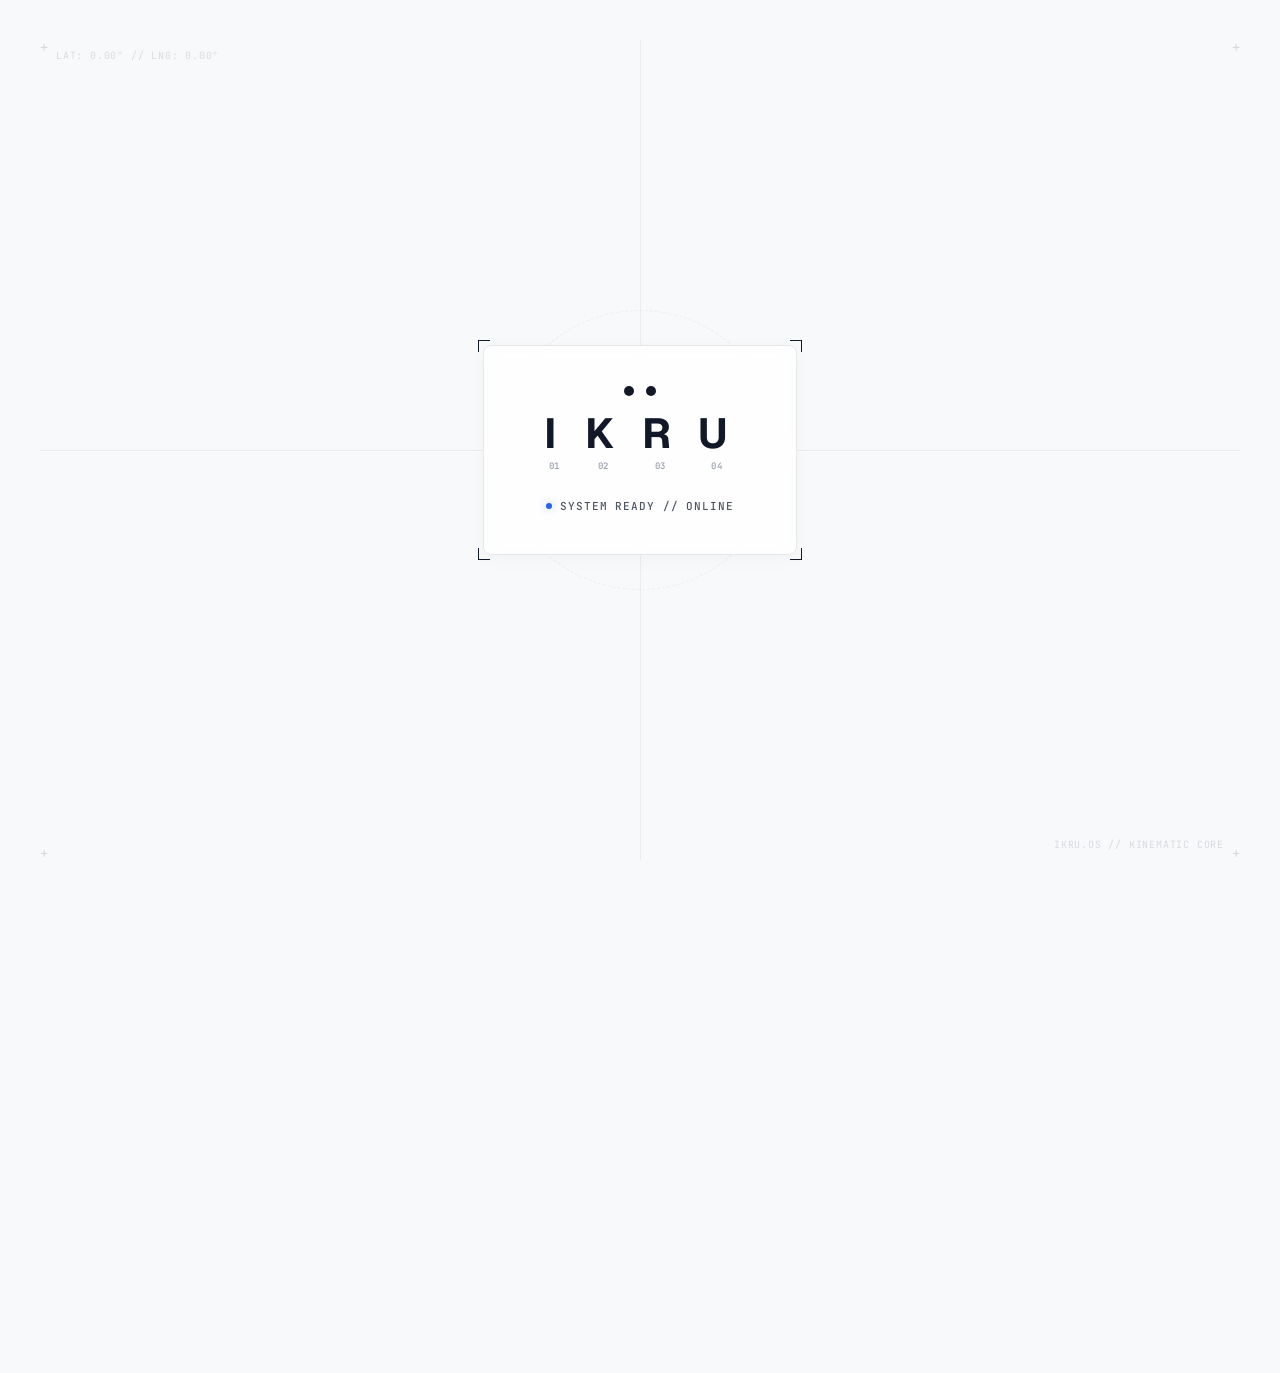
==== commit 9b6d54c6: "feat: live network info panel — real SSID, signal, server IP, robot/cam reachability" ====
--- a/software/ikru/ui/static/index.html
+++ b/software/ikru/ui/static/index.html
@@ -239,6 +239,40 @@
             <div class="card-status-badge active" id="wifiStatusBadge">READY</div>
           </div>
 
+          <!-- Live Network Info Panel -->
+          <div class="net-info-panel" id="netInfoPanel">
+            <div class="net-info-row">
+              <span class="net-info-label">PC SSID</span>
+              <span class="net-info-val" id="netSsid">—</span>
+            </div>
+            <div class="net-info-row">
+              <span class="net-info-label">SIGNAL</span>
+              <span class="net-info-val signal-val" id="netSignal">—</span>
+            </div>
+            <div class="net-info-row">
+              <span class="net-info-label">SERVER IP</span>
+              <span class="net-info-val mono" id="netServerIp">—</span>
+            </div>
+            <div class="net-info-row">
+              <span class="net-info-label">GATEWAY</span>
+              <span class="net-info-val mono" id="netGateway">—</span>
+            </div>
+            <div class="net-info-row">
+              <span class="net-info-label">ROBOT IP</span>
+              <span class="net-info-val mono" id="netRobotIp">—</span>
+              <span class="net-reach-dot" id="netRobotDot" title="Robot reachability"></span>
+            </div>
+            <div class="net-info-row">
+              <span class="net-info-label">CAM IP</span>
+              <span class="net-info-val mono" id="netCamIp">—</span>
+              <span class="net-reach-dot" id="netCamDot" title="Camera reachability"></span>
+            </div>
+            <button class="btn-text-action" style="margin-top:6px;" onclick="refreshNetworkInfo()" id="btnRefreshNet">
+              <svg width="11" height="11" viewBox="0 0 24 24" fill="none" stroke="currentColor" stroke-width="2.5"><polyline points="23 4 23 10 17 10"/><path d="M20.49 15a9 9 0 1 1-2.12-9.36L23 10"/></svg>
+              <span>REFRESH</span>
+            </button>
+          </div>
+
           <div class="wifi-card-body">
             <div class="wifi-input-group">
               <div class="input-label-row">
@@ -249,10 +283,8 @@
                 </button>
               </div>
               <div class="input-select-wrapper">
-                <input type="text" id="wifiSsidInput" list="wifiNetworkList" placeholder="Select or type Wi-Fi SSID..." value="GNXS-2.4G-C457E1">
+                <input type="text" id="wifiSsidInput" list="wifiNetworkList" placeholder="Select or type Wi-Fi SSID..." value="">
                 <datalist id="wifiNetworkList">
-                  <option value="GNXS-2.4G-C457E1">
-                  <option value="IKRU-CAM">
                 </datalist>
               </div>
             </div>
@@ -260,7 +292,7 @@
             <div class="wifi-input-group">
               <label for="wifiPassInput">Wi-Fi Password:</label>
               <div class="pass-wrapper">
-                <input type="password" id="wifiPassInput" placeholder="Enter Wi-Fi password..." value="1234567890">
+                <input type="password" id="wifiPassInput" placeholder="Enter Wi-Fi password...">
                 <button class="btn-toggle-pass" onclick="togglePassVisibility()" title="Show/Hide Password" type="button">👁</button>
               </div>
             </div>
@@ -277,6 +309,7 @@
             </button>
           </div>
         </div>
+
 
       </section>
 
--- a/software/ikru/ui/static/style.css
+++ b/software/ikru/ui/static/style.css
@@ -1580,6 +1580,65 @@
   flex-direction: column;
 }
 
+/* ── Live Network Info Panel ──────────────────────────── */
+.net-info-panel {
+  background: var(--surface-alt, #f5f5f5);
+  border: 1px solid var(--border-color);
+  border-radius: 6px;
+  padding: 10px 12px;
+  margin-bottom: 12px;
+  display: flex;
+  flex-direction: column;
+  gap: 4px;
+}
+
+.net-info-row {
+  display: flex;
+  align-items: center;
+  gap: 8px;
+  font-size: 11px;
+  font-family: var(--font-mono);
+}
+
+.net-info-label {
+  color: var(--text-muted, #888);
+  font-weight: 600;
+  width: 72px;
+  flex-shrink: 0;
+  letter-spacing: 0.04em;
+}
+
+.net-info-val {
+  color: var(--text-primary, #111);
+  font-weight: 500;
+  flex: 1;
+  white-space: nowrap;
+  overflow: hidden;
+  text-overflow: ellipsis;
+}
+
+.net-info-val.mono {
+  font-family: var(--font-mono);
+  letter-spacing: 0.03em;
+}
+
+.signal-val {
+  color: #22c55e;
+  font-weight: 700;
+}
+
+.net-reach-dot {
+  width: 7px;
+  height: 7px;
+  border-radius: 50%;
+  background: #d1d5db;
+  flex-shrink: 0;
+  transition: background 0.3s;
+}
+
+.net-reach-dot.online  { background: #22c55e; box-shadow: 0 0 4px #22c55e88; }
+.net-reach-dot.offline { background: #ef4444; }
+
 .wifi-card-body {
   display: flex;
   flex-direction: column;
